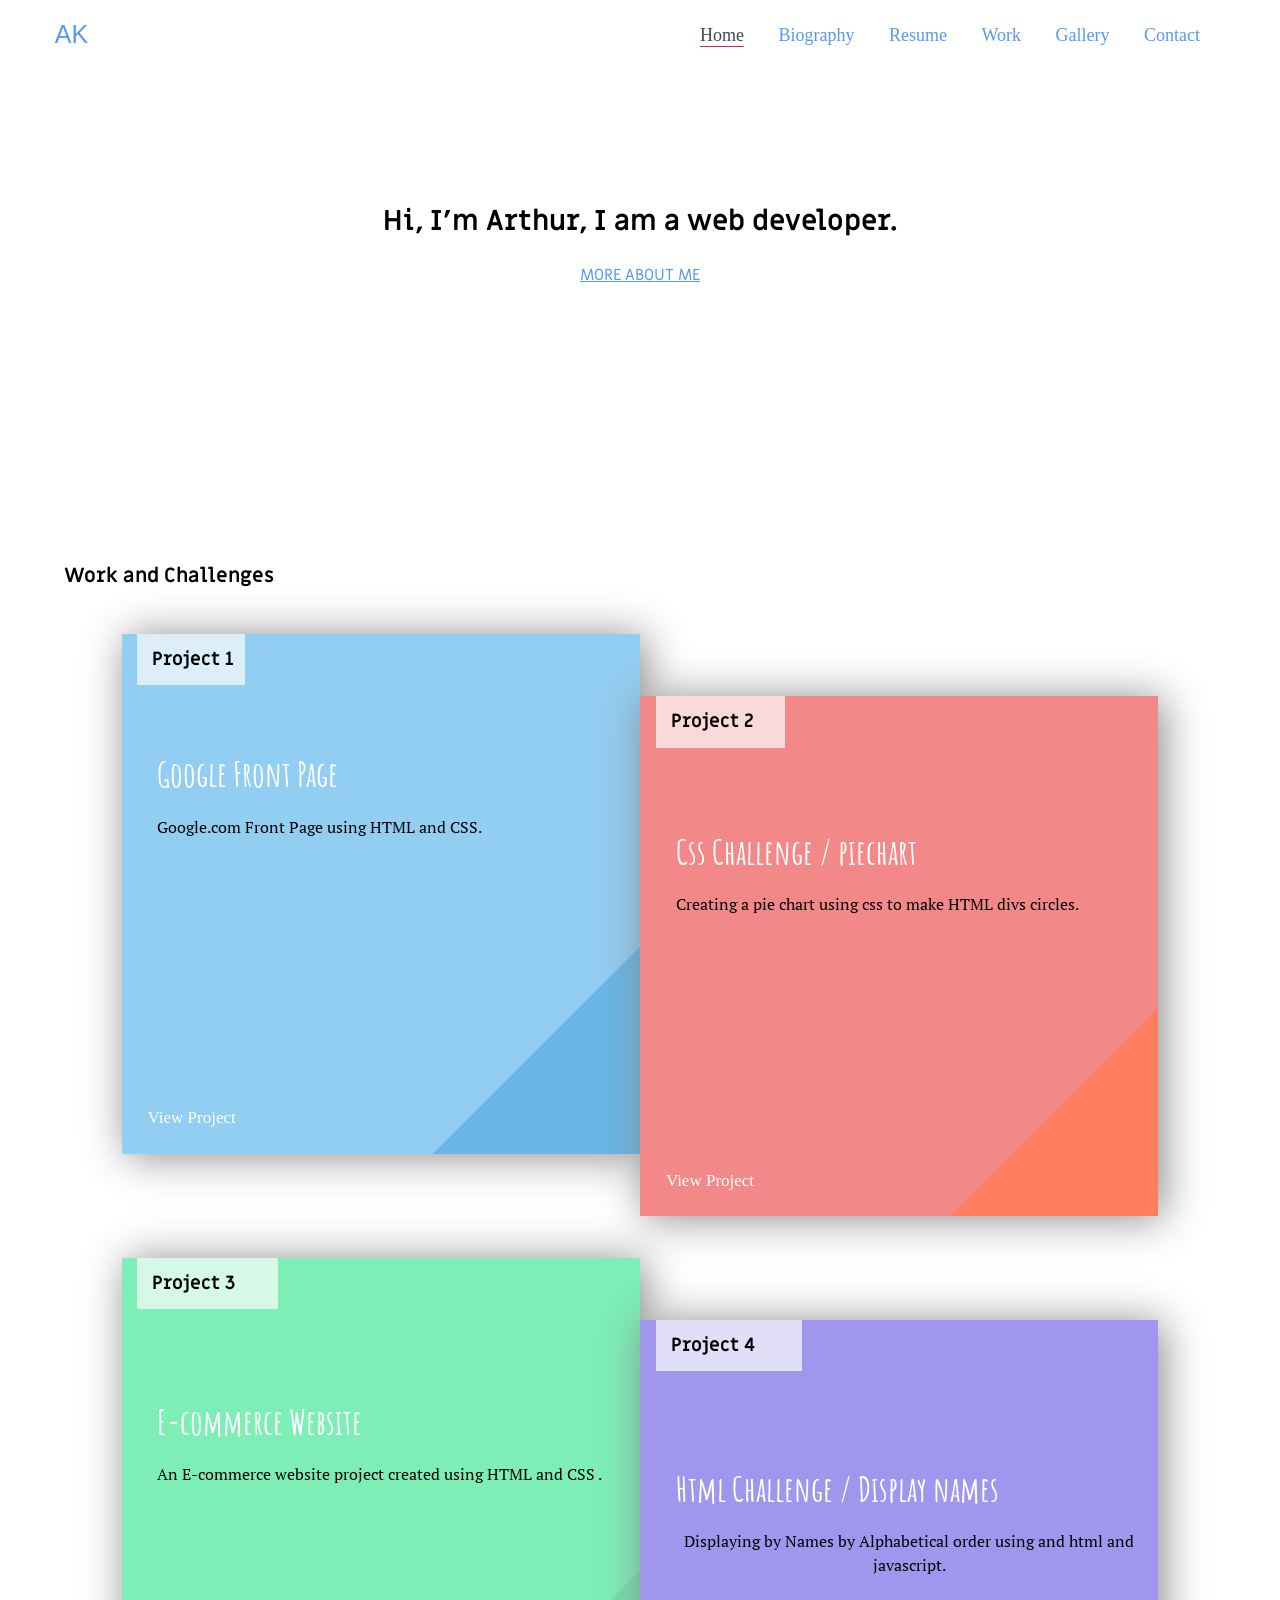
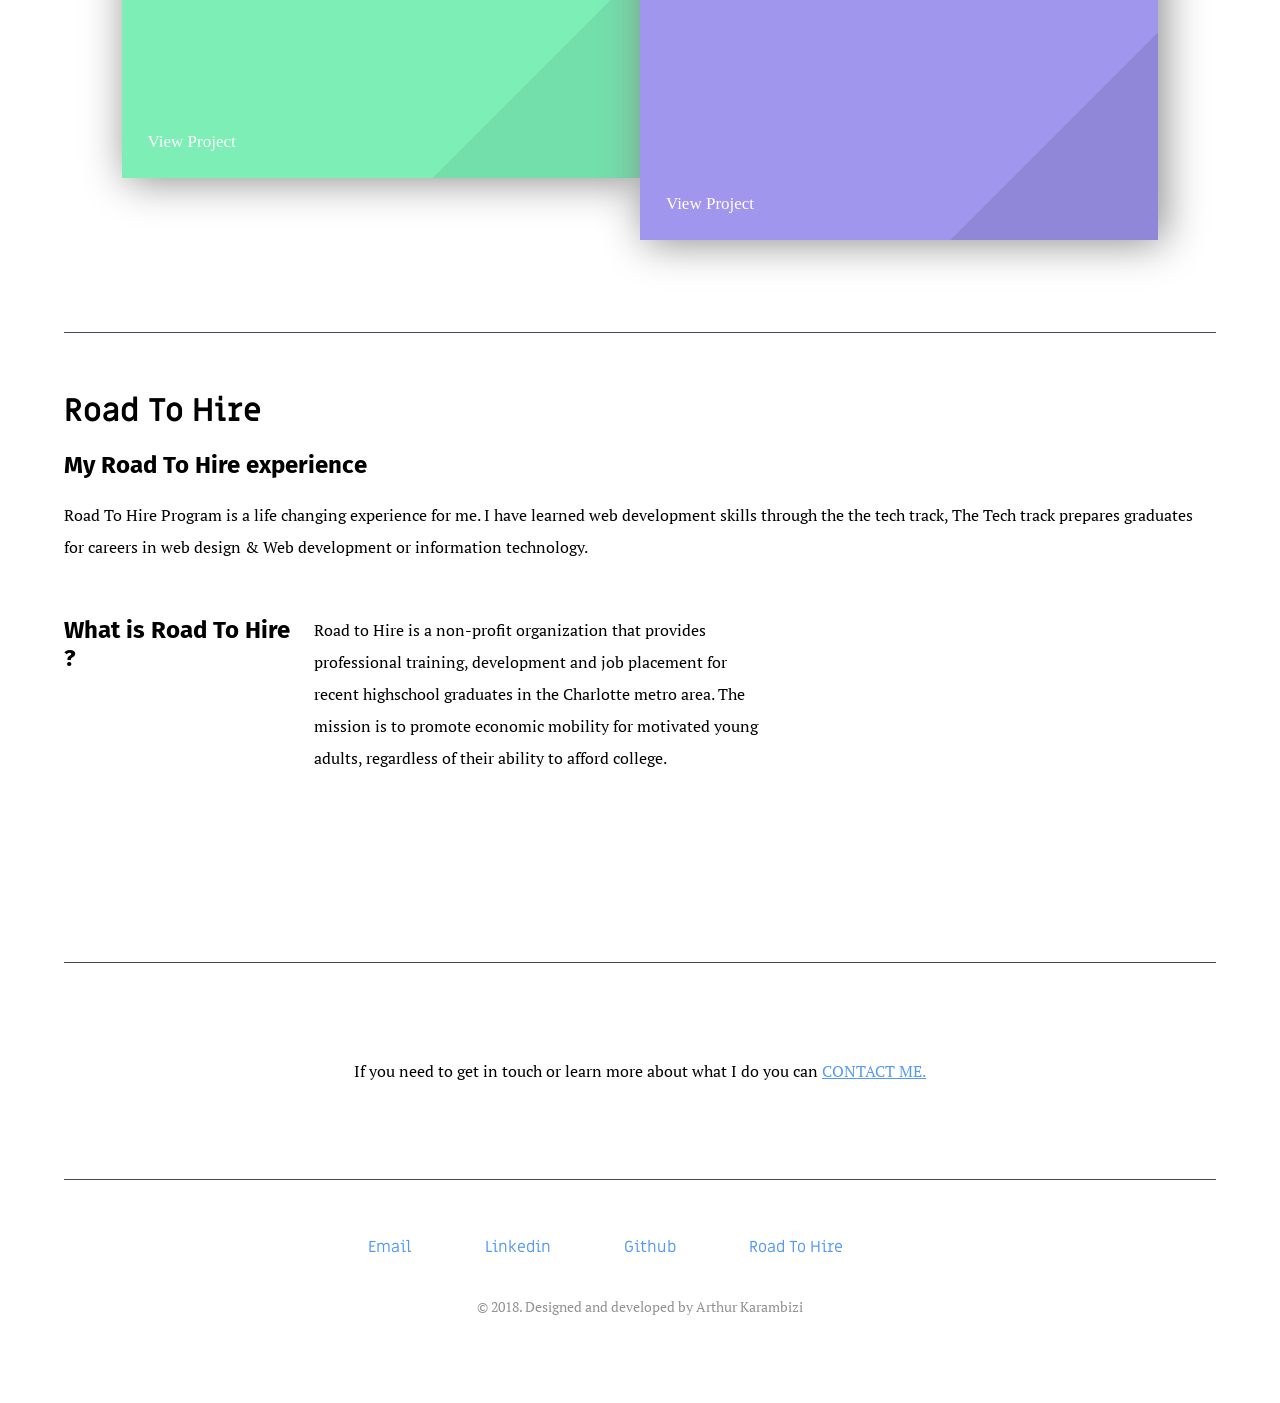
==== index.html @ fbaa6810 "my portfolio website" ====
<!DOCTYPE html>
<html lang="en">

<head>
    <meta charset="utf-8" />
    <title class="icon-title"> Arthur Karambizi | Home</title>
    <meta name="viewport" content="width=device-width, initial-scale=1">
    <!-- ******** FONTS **********  -->
    <link href="https://fonts.googleapis.com/css?family=Amatic+SC|Fira+Sans|Miriam+Libre|PT+Serif" rel="stylesheet">
    <!-- ******** ICONS **********  -->
    <link rel="shortcut icon" href="assets/img/header-icon.png">
    <link rel="stylesheet" href="https://use.fontawesome.com/releases/v5.1.1/css/all.css" integrity="sha384-O8whS3fhG2OnA5Kas0Y9l3cfpmYjapjI0E4theH4iuMD+pLhbf6JI0jIMfYcK3yZ"
        crossorigin="anonymous">
    <!-- ******** STYLESHEETS **********  -->
    <link rel="stylesheet" href="assets/css/normalize.css">
    <link rel="stylesheet" type="text/css" media="screen" href="assets/css/main.css">
    <!-- ******** JAVASCRIPT **********  -->
    <script src="assets/js/main.js"></script>
</head>

<body>
    <!-- ******** NAVIGATION BAR **********  -->
    <header>
        <nav>
            <!-- ******** LOGO **********  -->
            <div class="logo">
                <a href="index.html">AK</a>
            </div>

            <!-- ******** NAVIGATION LINKS **********  -->
            <div class="nav-links">
                <div class="menu-icon" onclick="menu()">
                    <i class="fas fa-bars"></i>
                </div>

                <div class="nav-pages" id="show-nav-pages">
                    <ul>
                        <li class="active">
                            <a href="index.html">Home</a>
                        </li>
                        <li>
                            <a href="biography.html">Biography</a>
                        </li>
                        <li>
                            <a href="resume.html">Resume</a>
                        </li>
                        <li>
                            <a href="work.html">Work</a>
                        </li>
                        <li>
                            <a href="gallery.html">Gallery</a>
                        </li>
                        <li>
                            <a href="contact.html">Contact</a>
                        </li>
                    </ul>
                </div>
            </div>
        </nav>
        <!-- ******** HERO SECTION **********  -->
        <section class="hero">
            <div class="hero-info">
                <h1> Hi, I’m Arthur, I am a web developer.</h1>
            </div>
            <div class="hero-link">
                <a href="biography.html">More about me</a>
            </div>
        </section>
    </header>
    <!-- ******** MAIN SECTION **********  -->
    <main class="clear">



        <!-- ******** WORK SECTION **********  -->
        <section class="projects container">
            <h1 class="project-header">Work and Challenges</h1>
            <div class="project-cards">
                <!-- ******** CARD 1 **********  -->
                <div class="project-card project-1">
                    <a href="https://arthurkarambizi.github.io/google-page/" target="_blank" aria-label="google project">
                        <img class="project-card-img" src="assets/img/projects/google.jpg" alt="google front page project">
                    </a>
                    <div class="project-card-info">
                        <h3>Project 1</h3>
                        <h4>Google Front Page</h4>
                        <p>
                            Google.com Front Page using HTML and CSS.
                        </p>
                    </div>
                    <div class="view-project">
                        <a href="https://arthurkarambizi.github.io/google-page/" target="_blank">View Project</a>
                    </div>
                </div>

                <!-- ******** CARD 2 **********  -->
                <div class="project-card project-2 ">
                    <a href="https://codepen.io/arthurkarambizi/pen/qyPqpz" target="_blank" aria-label="css challenge piechart">
                        <img class="project-card-img" src="assets/img/projects/css.jpg" alt="css challenge piechart">
                    </a>
                    <div class="project-card-info">
                        <h3>Project 2</h3>
                        <h4>Css Challenge / piechart</h4>
                        <p>
                            Creating a pie chart using css to make HTML divs circles.
                        </p>
                    </div>
                    <div class="view-project">
                        <a href="https://codepen.io/arthurkarambizi/pen/qyPqpz" target="_blank">View Project</a>
                    </div>
                </div>

                <!-- ******** CARD 3 **********  -->
                <div class="project-card project-3">
                    <a href="https://arthurkarambizi.github.io/e-commerce/" target="_blank" aria-label="an e-commerce website">
                        <img class="project-card-img" src="https://images.unsplash.com/photo-1464029902023-f42eba355bde?ixlib=rb-0.3.5&ixid=eyJhcHBfaWQiOjEyMDd9&s=5aaa65793c7b9e05accddb9c5e98b668&auto=format&fit=crop&w=1950&q=80"
                            alt="an e-commerce website ">
                    </a>

                    <div class="project-card-info">
                        <h3>Project 3</h3>
                        <h4>E-commerce Website</h4>
                        <p>
                            An E-commerce website project created using HTML and CSS .
                        </p>
                    </div>
                    <div class="view-project">
                        <a href="https://arthurkarambizi.github.io/e-commerce/" target="_blank">View Project</a>
                    </div>
                </div>

                <!-- ******** CARD 4 **********  -->
                <div class="project-card project-4">
                    <a href="https://codepen.io/arthurkarambizi/pen/JBrbBQ" target="_blank" aria-label="google front page project">
                        <img class="project-card-img" src="assets/img/projects/html.png" alt="google front page project">
                    </a>
                    <div class="project-card-info">
                        <h3>Project 4</h3>
                        <h4>Html Challenge / Display names </h4>
                        <p>
                            Displaying by Names by Alphabetical order using and html and javascript.
                        </p>
                    </div>
                    <div class="view-project">
                        <a href="https://codepen.io/arthurkarambizi/pen/JBrbBQ" target="_blank">View Project</a>
                    </div>
                </div>

            </div>

        </section>

        <!-- ******** ROAD TO HIRE SECTION **********  -->
        <section class="r2h container line">
            <div class="r2h-experience">
                <h1>Road To Hire</h1>

                <h2>My Road To Hire experience</h2>
                <p>
                    Road To Hire Program is a life changing experience for me. I have learned web development skills through the the tech track,
                    The Tech track prepares graduates for careers in web design &amp; Web development or information technology.
                </p>
            </div>

            <div class="r2h-info">
                <h2>What is Road To Hire ?</h2>
                <p>
                    Road to Hire is a non-profit organization that provides professional training, development and job placement for recent highschool
                    graduates in the Charlotte metro area. The mission is to promote economic mobility for motivated young
                    adults, regardless of their ability to afford college.
                </p>
                <!-- ******** ROAD TO HIRE VIDEO **********  -->
                <iframe title="Road To Hire Video" width="560" height="315" src="https://www.youtube.com/embed/lA0UH50bMIc?rel=0" frameborder="0"
                    allow="autoplay; encrypted-media" allowfullscreen></iframe>
            </div>

        </section>

        <!-- ******** CONNECT **********  -->
        <div class="container ">
            <div class="connect line">
                <p>If you need to get in touch or learn more about what I do you can
                    <a href="contact.html">contact me.</a>
                </p>
            </div>
        </div>

    </main>

    <!-- ******** FOOTER **********  -->
    <footer>
        <div class="container">
            <!-- ******** FOOTER  LINKS **********  -->
            <div class="footer-links line">
                <ul>
                    <li>
                        <a href="mailto:arthurkarambizi@gmail.com" aria-label="Email">Email</a>
                    </li>
                    <li>
                        <a href="https://www.linkedin.com/in/arthur-karambizi-7a0797143/" target="_blank" aria-label="Linkedin">Linkedin</a>
                    </li>
                    <li>
                        <a href="https://github.com/arthurkarambizi" target="_blank" aria-label="Github">Github</a>
                    </li>
                    <li>
                        <a href="https://www.roadtohire.org/" target="_blank" aria-label="roadtohire">Road To Hire</a>
                    </li>
                </ul>
            </div>

            <!-- ******** FOOTER COPYRIGHT **********  -->
            <div class="copyright ">
                <p>&copy; 2018. Designed and developed by Arthur Karambizi</p>
            </div>
        </div>
    </footer>
</body>

</html>
---- assets/css/main.css ----
/* ========================================= */

/* MOBILE FIRST CSS */

/* ========================================= */

/* ------- FONTS  ---------*/

h1,
h3 {
    font-family: "Miriam Libre", sans-serif;
}

h2,
h4 {
    font-family: "Fira Sans", sans-serif;
}

p {
    font-family: 'PT Serif', serif;
    line-height: 2rem;
    /* line-height:32px;*/
}

/* ------- COLORS  ---------*/

body {
    --nav-color: rgb(240, 240, 240);
    --main-blue-color: rgb(84, 153, 245);
    --main-dark-color: rgb(67, 73, 82);
    --active-color: rgb(212, 36, 104);
    --project-1-color: linear-gradient(to bottom right, rgb(146, 205, 242) 80%, rgb(105, 182, 230) 20%);
    --project-2-color: linear-gradient(to bottom right, rgb(243, 136, 137) 80%, rgb(255, 126, 95) 20%);
    --project-3-color: linear-gradient(to bottom right, rgb(124, 238, 182) 80%, rgb(115, 223, 171) 20%);
    --project-4-color: linear-gradient(to bottom right, rgb(161, 150, 238) 80%, rgb(145, 135, 216) 20%);
    --project-card-shadow: rgb(136, 136, 136);
    --project-card-number: rgba(252, 252, 252, 0.7);
    --copyright-color: rgb(147, 147, 147);
    --form-color: rgba(247, 247, 248, 0.13);
    --form-color-shadow: rgba(10, 10, 10, 0.13);
}

/* -------  GENERAL  ---------*/

.clear {
    clear: both;
}

.container {
    width: 90%;
    margin: 0 auto;
}

.line {
    border-top: 1px solid var(--main-dark-color);
    padding-top: 3%;
}

/* ---------- HEADER ---------*/

header {
    background-image: url("https://images.unsplash.com/photo-1518600654093-2a24cddafa38?ixlib=rb-0.3.5&ixid=eyJhcHBfaWQiOjEyMDd9&s=96238af4ac6e58d17d362d5b8b846eb4&auto=format&fit=crop&w=2017&q=80");
    background-size: cover;
    background-attachment: fixed;
}

/* ---------- NAVIGATION BAR ---------*/

nav {
    display: grid;
    grid-template-columns: 35% 65%;
    padding: 20px 20px;
    /* background-color: var(--nav-color); */
}

/* --- LOGO ---*/

nav .logo {
    font-family: sans-serif;
    font-size: 25px;
    padding-left: 8%;
    animation: header-animation 1s;
}

nav .logo a {
    text-decoration: none;
    color: var(--main-blue-color);
}

nav .logo a:hover {
    color: var(--main-dark-color);
}

/* --- NAVIGATION LINKS ---*/

.nav-links {
    padding-right: 8%;
    position: relative;
}

.nav-links .menu-icon {
    font-size: 30px;
    float: right;
    cursor: pointer;
    width: 40px;
    color: var(--main-blue-color);
}

/* --- NAV PAGES ---*/

#show-nav-pages {
    display: none;
}

.nav-pages {
    position: absolute;
    top: 100%;
    right: -15px;
    width: 100%;
    height: 300px;
    box-sizing: border-box;
    text-align: center;
    background-color: var(--nav-color);
}

.nav-pages ul {
    list-style: none;
    padding-top: 14px;
    font-size: 18px;
}

.nav-pages ul li {
    margin-bottom: 25px;
}

.nav-pages ul li a {
    text-decoration: none;
    color: var( --main-dark-color);
}

/* ========================================= */

/* HERO SECTION */

/* ========================================= */

/* ------- HERO  --------*/

.hero {
    height: 280px;
    box-sizing: border-box;
    padding: 10% 0;
    background-size: cover;
    text-align: center;
}

.hero-info h1 {
    margin-top: 0;
    font-size: 28px;
    line-height: 50px;
    animation: header-animation 1.3s;
}

.hero-link {
    font-family: "Miriam Libre", sans-serif;
    text-transform: uppercase;
    color: var(--main-blue-color);
    animation: header-animation 2s;
}

.hero-link a {
    color: var(--main-blue-color);
}

.hero-link a:hover {
    color: var(--main-dark-color);
}

/* ========================================= */

/* MAIN PROJECTS SECTION */

/* ========================================= */

/* ------- PROJECTS SECTION --------*/

.project-cards {
    display: grid;
    grid-template-columns: auto;
}

.projects h1 {
    font-size: 20px;
    margin: 4% 0;
}

/* ------- PROJECT- CARD --------*/

.project-card {
    position: relative;
    margin: 0 0 8% 0;
    height: 400px;
    box-shadow: 5px 2px 40px var(--project-card-shadow);
    transition: all 1s ease 2s;
}

/* -- IMG--*/

.project-card-img {
    width: 100%;
    height: 100%;
    display: none;
}

.project-card:hover .project-card-img {
    display: block;
}

/* ------- PROJECT - INFO --------*/

.project-card-info {
    position: absolute;
    top: 0px;
    padding: 0 3% 0 3%;
    background-color: rgba(252, 252, 252, 0);
}

.project-card:hover .project-card-info {
    display: none;
}

.project-card-info h3 {
    width: 27%;
    margin-top: 0;
    padding: 15px 0 15px 15px;
    background-color: var( --project-card-number);
}

.project-card-info h4 {
    margin: 20% 0 20px 20px;
    font-size: 35px;
    font-family: 'Amatic SC', cursive;
    color: white;
}

.project-card-info p {
    font-size: 16px;
    margin: 0 0 0 20px;
    line-height: 1.5rem;
    top: 50%;
    text-align: center;
    /* color: white;   */
}

.project-card .view-project {
    position: absolute;
    bottom: 5%;
    margin-left: 5%;
    font-size: 17px;
}

.project-card .view-project a {
    color: white;
    text-decoration: none;
    display: block;
}

.project-card:hover .view-project {
    top: 45%;
    width: 50%;
    height: 40px;
    margin: 0 25%;
    padding-top: 20px;
    border-radius: 20px 20px;
    text-align: center;
    background-color: rgba(0, 0, 0, 0.3);
}

/* -- PROJECTS- CARD COLORS ---*/

.project-1 {
    background: var(--project-1-color);
}

.project-2 {
    background: var(--project-2-color);
}

.project-3 {
    background: var( --project-3-color);
}

.project-4 {
    background: var( --project-4-color);
}

/* ========================================= */

/* ROAD TO HIRE SECTION */

/* ========================================= */

iframe {
    width: 100%;
    height: 210px;
    margin-bottom: 5%;
}

/* ========================================= */

/* CONNECT SECTION */

/* ========================================= */

.connect {
    font-family: "Miriam Libre", sans-serif;
    padding: 8%;
    text-align: center;
    line-height: 3rem;
}

.connect p {
    margin: 0;
}

.connect a {
    font-size: 16px;
    text-transform: uppercase;
    text-decoration: underline;
    color: var(--main-blue-color);
}

.connect a:hover {
    color: var(--main-dark-color);
}

/* ========================================= */

/* FOOTER SECTION */

/* ========================================= */

footer {
    margin-top: 0;
    text-align: center;
}

.footer-links {
    padding-top: 5%;
    font-family: "Miriam Libre", sans-serif;
}

.footer-links ul {
    margin: 0;
    padding: 0;
}

.footer-links li {
    display: inline-block;
    margin-right: 6%;
}

.footer-links li a {
    text-decoration: none;
    color: var(--main-blue-color);
}

.footer-links li a:hover {
    color: var(--main-dark-color);
}

.copyright {
    margin: 3% 0 7% 0;
    font-size: 14px;
    font-family: "Fira Sans", sans-serif;
    color: var(--copyright-color);
}

/* ========================================= */

/* BIOGRAPGHY PAGE */

/* ========================================= */

.about {
    display: grid;
    grid-template-columns: auto;
    grid-gap: 20px;
    margin-top: 7%;
}

.about-card {
    height: 400px;
    width: 100%;
    margin: 0;
    text-align: center;
    border: 1px solid var( --main-dark-color);
}

.about-img {
    width: 180px;
    height: 180px;
    border-radius: 100%;
    margin-top: 10px;
}

.about-button {
    text-decoration: none;
    padding: 16px 20px;
    color: var(--main-blue-color);
    border: 1px solid var(--main-blue-color);
    border-radius: 25px 25px;
    transition: color 1.2s, background-color 1s;
}

.about-button:hover {
    color: white;
    background-color: var(--main-blue-color);
}

.about-icons li {
    display: inline-block;
    margin-right: 40px;
    margin-bottom: 20px;
}

.about-icons li a {
    color: var(--main-blue-color);
}

.interests-icons {
    display: grid;
    grid-template-columns: auto auto;
    grid-gap: 20px;
    margin-bottom: 13%;
    padding: 0;
    list-style: none;
    /* background-color: red; */
}

.interests-icons i {
    margin-right: 10px;
    color: var(--main-blue-color);
}

/* ========================================= */

/* RESUME PAGE */

/* ========================================= */

.resume {
    padding: 10% 0;
    background-color: var( --form-color);
    box-shadow: 2px 2px 35px var( --form-color-shadow);
    margin-top: 3%;
}

.resume-intro {
    text-align: center;
    margin-bottom: 8%;
}

.resume-container {
    width: 85%;
    margin: 0 auto;
}

.resume-list {
    list-style: circle;
    font-family: 'PT Serif', serif;
}

/* ========================================= */

/*  WORK PAGE */

/* ========================================= */

.work-card {
    /* border: 1px solid blue; */
    margin: 0 0 8% 0;
    transition: box-shadow 0.6s;
}

.work-tab {
    display: grid;
    grid-template-columns: repeat(4, 1fr);
    grid-gap: 10px;
    margin-bottom: 4%;
}

.work-tab-button {
    padding: 10px 0;
    margin-bottom: 2%;
    text-transform: uppercase;
    border: 1px solid var(--main-blue-color);
    border-radius: 8px 8px;
    outline: none;
    color: var(--main-blue-color);
    cursor: pointer;
}

.work-tab-button:hover {
    color: var(--main-dark-color);
    border: 1px solid var(--main-dark-color);
}

/* ------- WORK SECTION --------*/

.main-work {
    display: grid;
}

.work h1 {
    margin: 4% 0 2% 0;
    font-size: 24px;
}

/* ------- WORK-CARD --------*/

.work-card:hover {
    box-shadow: 5px 2px 40px var(--project-card-shadow);
}

.work-card-img {
    width: 100%;
    height: 252px;
    display: block;
}

/* ------- WORK- CARD-INFO  --------*/

.work-card-info {
    padding: 0 2% 0% 2%;
    background-color: var(--nav-color);
}

.work-card-info h4 {
    margin: 0 0 2% 0;
    font-size: 20px;
}

.work-card-info p {
    font-size: 14px;
    margin: 0 0 0 0;
    line-height: 1.5rem;
}

.work-card-list {
    display: grid;
    grid-template-columns: 70% auto;
    margin-top: 10%;
}

.work-card-list ul {
    margin: 0;
    padding: 0%;
    list-style: none;
}

.work-card-list-2 li {
    /* display: inline-block; */
    margin: 0 auto 4% auto;
    padding: 5px 10px;
    border-radius: 10px 10px;
    font-size: 10px;
    width: 50px;
    text-align: center;
}

.work-card-list-2 .html {
    background-color: rgb(239, 101, 52);
}

.work-card-list-2 .css {
    background-color: rgb(43, 140, 198);
}

.work-card-list-2 .javascript {
    background-color: rgb(213, 185, 64);
}

/* ========================================= */

/* GALLERY PAGE */

/* ========================================= */

.gallery {
    margin-top: 4%;
}

.gallery-card {
    position: relative;
    margin: 0;
    width: 100%;
}

.gallery-card-img {
    width: 100%;
    height: 300px;
}

/* ---------- GALLERY IMAGES ---------- */

.gc-1 {
    grid-area: g-card-1;
}

.gc-2 {
    grid-area: g-card-2;
}

.gc-3 {
    grid-area: g-card-3;
}

.gc-4 {
    grid-area: g-card-4;
}

.gc-5 {
    grid-area: g-card-5;
}

.gc-6 {
    grid-area: g-card-6;
}

.gc-7 {
    grid-area: g-card-7;
}

.gc-8 {
    grid-area: g-card-8;
}

.gc-9 {
    grid-area: g-card-9;
}

.gc-10 {
    grid-area: g-card-10;
}

.gc-11 {
    grid-area: g-card-11;
}

.gc-12 {
    grid-area: g-card-12;
}

/* ------- GALLERY CARD --------*/

.gallery-card-info {
    position: absolute;
    visibility: hidden;
    top: 0%;
    width: 100%;
    height: 100%;
    text-align: center;
    cursor: pointer;
    background-color: var( --main-dark-color);
    opacity: 0.9;
    color: white;
    transition: opacity 1s;
}

.gallery-card-info h4 {
    font-size: 30px;
}

.gallery-card:hover .gallery-card-info {
    visibility: visible;
}

.gallery-card-info {
    opacity: 0.7;
}

/* ========================================= */

/* CONTACT PAGE */

/* ========================================= */

.form {
    display: grid;
    grid-template-columns: auto;
    /* background-color: var(--form-color); */
    box-shadow: 2px 2px 35px var( --form-color-shadow);
}

label {
    display: block;
}

input {
    margin: 10px 0 6%;
    padding-left: 1%;
    height: 40px;
    box-sizing: border-box;
    background-color: var(--form-color);
}

.input-text {
    width: 100%;
    border: none;
    border-bottom: 1px solid var(--main-dark-color);
    /* margin: 0 auto; */
}

.input-text:focus {
    outline: none;
    border-bottom: 1px solid var(--main-blue-color);
    animation: input-animation 0.7s ease-out;
}

.input-text::placeholder {
    color: var(--main-dark-color);
    transition: color 0.5s ease-in-out;
}

.input-text:focus::placeholder {
    color: var(--main-blue-color);
    visibility: hidden;
}

.input-button {
    width: 100%;
    border: 1px solid var(--main-dark-color);
    border-radius: 18px;
    cursor: pointer;
    color: var(--main-dark-color);
    transition: color 0.4s, background-color 0.7s;
}

.input-button:hover {
    color: var(--main-blue-color);
    border: 1px solid var(--main-blue-color);
    /* background-color: var(--main-blue-color); */
}

.text-area {
    width: 100%;
    background-color: var(--form-color);
}

/* ========================================= */

/* MEDIA QUERIES */

/* ========================================= */

/* --- TABLET  ---*/

@media only screen and (min-width: 600px) {
    /* ------- PROJECTS SECTION --------*/
    .project-cards {
        grid-template-columns: 50% 50%;
        width: 90%;
        margin: 0 auto;
    }
    .project-2 {
        margin-top: 12%;
    }
    .project-4 {
        margin-top: 12%;
    }
    /* ---------- WORK PAGE---------- */
    .main-work {
        grid-template-columns: auto auto;
        grid-gap: 35px;
    }
    /* ---------- GALLERY PAGE---------- */
    .gallery {
        display: grid;
        grid-template-columns: 50% 8% auto;
        grid-template-rows: repeat(6, 1fr);
        grid-template-areas: /* gallery */
        /* ROW */
        "g-card-1 g-card-1 g-card-2"
        /* ROW */
        "g-card-3 g-card-4 g-card-4"
        /* ROW */
        "g-card-5 g-card-5 g-card-6"
        /* ROW */
        "g-card-7 g-card-8 g-card-8"
        /* ROW */
        "g-card-9 g-card-9 g-card-10"
        /* ROW*/
        "g-card-11 g-card-12 g-card-12";
        grid-gap: 5px;
    }
}

/* --- COMPUTER  ---*/

@media only screen and (min-width: 900px) {
    /* ---------- NAVIGATION BAR ---------*/
    .nav-links {
        padding-right: 0;
    }
    /* --- NAV PAGES ---*/
    .menu-icon {
        display: none;
    }
    #show-nav-pages {
        display: block;
    }
    .nav-pages {
        height: 0px;
        top: 5px;
        right: 30px;
        text-align: right;
        animation: header-animation 0.9s;
    }
    .active {
        border-bottom: 1px solid var(--active-color);
    }
    .nav-pages ul .active a {
        color: var(--main-dark-color);
    }
    .nav-pages ul {
        margin: 0;
        padding: 0;
    }
    .nav-pages li {
        display: inline-block;
        margin-right: 30px;
    }
    .nav-pages ul li a {
        text-decoration: none;
        color: var(--main-blue-color);
    }
    .nav-pages ul li a:hover {
        color: var(--main-dark-color);
    }
    /* --- HERO  ---*/
    .hero {
        height: 450px;
    }
    /* --- PROJECT CARD ---*/
    .project-card {
        height: 520px;
    }
    /* --- R2H SECTION ---*/
    .r2h {
        margin-top: 4%;
    }
    .r2h-info {
        display: grid;
        grid-template-columns: 20% 40% auto;
        grid-gap: 20px;
        margin-top: 3%;
    }
    iframe {
        height: 280px;
        margin-bottom: 20%;
    }
    /* ---------- ABOUT PAGE---------- */
    .about {
        grid-template-columns: 25% auto;
        grid-gap: 50px;
    }
    .interests-icons {
        grid-template-columns: auto auto auto;
    }
    /* ---------- RESUME PAGE---------- */
    .resume-title {
        display: grid;
        grid-template-columns: repeat(3, 1fr);
        width: 100%;
    }
    .resume-date,
    .resume-job {
        text-align: center;
    }
    /* ---------- WORK PAGE---------- */
    .main-work {
        grid-template-columns: auto auto auto;
    }
    .work-tab {
        width: 50%;
    }
    /* ---------- GALLERY PAGE---------- */
    .gallery {
        grid-template-columns: 50% 8% auto;
        grid-template-rows: repeat(6, 1fr);
        grid-gap: 8px;
        animation: header-animation 1.5s ease;
    }
    .gallery-card-img {
        width: 100%;
        height: 420px;
    }
    /* ---------- CONTACT PAGE---------- */
    .form {
        width: 80%;
        margin: 4% auto 8% auto;
        padding: 3% 6%;
        border: 2px solid var(--form-color);
    }
    .form-info {
        margin-top: 5%;
        text-align: center;
    }
    .input-button {
        width: 20%;
    }
}

/* ========================================= */

/* ANIMATIONS */

/* ========================================= */

@keyframes header-animation {
    0% {
        opacity: 0;
        transform: translate(0%, -5px);
    }
    10% {
        opacity: 0.1;
    }
    20% {
        opacity: 0.2;
    }
    30% {
        opacity: 0.3;
    }
    40% {
        opacity: 0.4;
    }
    50% {
        opacity: 0.5;
    }
    60% {
        opacity: 0.6;
    }
    70% {
        opacity: 0.7;
    }
    80% {
        opacity: 0.8;
    }
    90% {
        opacity: 0.9;
    }
    100% {
        opacity: 1;
        transform: translate(0%, 0%);
    }
}

@keyframes input-animation {
    0% {
        width: 0%;
    }
    100% {
        width: 100%;
    }
}
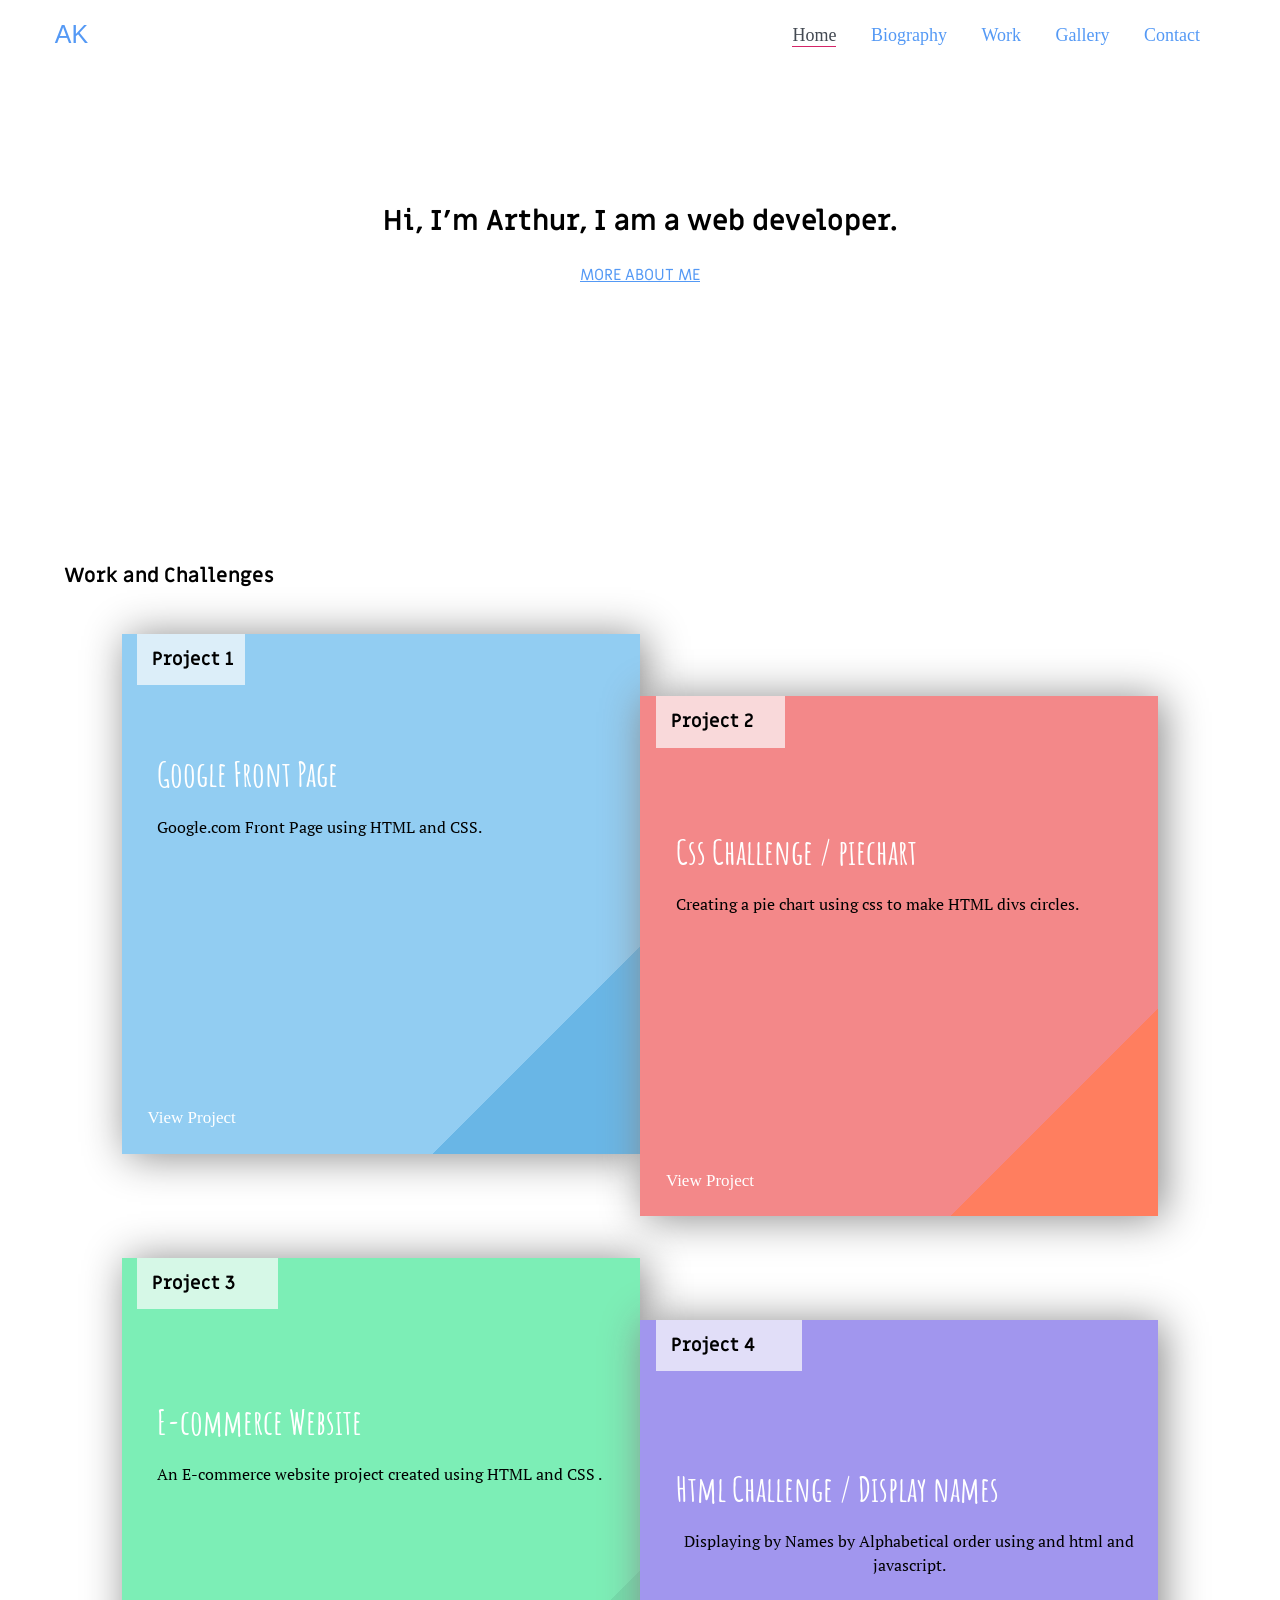
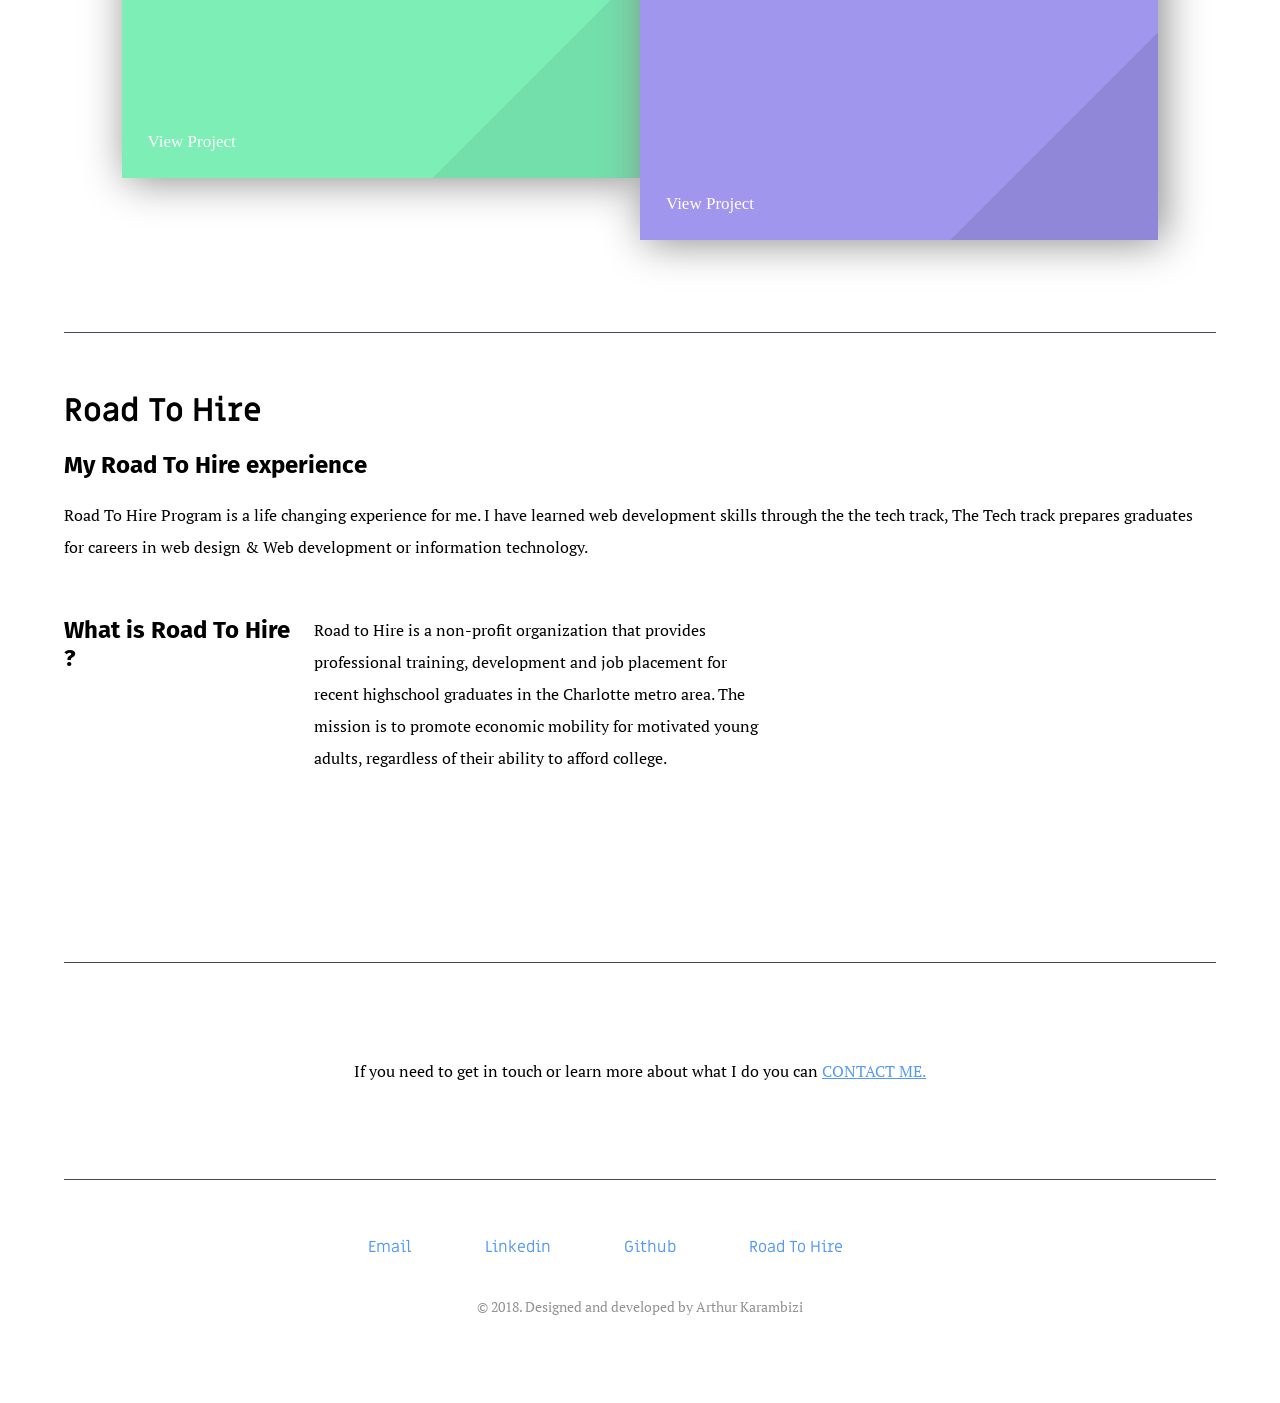
==== commit 09d9095c: "removed comments" ====
--- a/index.html
+++ b/index.html
@@ -3,31 +3,22 @@
 
 <head>
     <meta charset="utf-8" />
-    <title class="icon-title"> Arthur Karambizi | Home</title>
-    <meta name="viewport" content="width=device-width, initial-scale=1">
-    <!-- ******** FONTS **********  -->
-    <link href="https://fonts.googleapis.com/css?family=Amatic+SC|Fira+Sans|Miriam+Libre|PT+Serif" rel="stylesheet">
-    <!-- ******** ICONS **********  -->
-    <link rel="shortcut icon" href="assets/img/header-icon.png">
-    <link rel="stylesheet" href="https://use.fontawesome.com/releases/v5.1.1/css/all.css" integrity="sha384-O8whS3fhG2OnA5Kas0Y9l3cfpmYjapjI0E4theH4iuMD+pLhbf6JI0jIMfYcK3yZ"
-        crossorigin="anonymous">
-    <!-- ******** STYLESHEETS **********  -->
-    <link rel="stylesheet" href="assets/css/normalize.css">
-    <link rel="stylesheet" type="text/css" media="screen" href="assets/css/main.css">
-    <!-- ******** JAVASCRIPT **********  -->
+    <title class="icon-title">Arthur Karambizi | Home</title>
+    <meta name="viewport" content="width=device-width, initial-scale=1" />
+    <link href="https://fonts.googleapis.com/css?family=Amatic+SC|Fira+Sans|Miriam+Libre|PT+Serif" rel="stylesheet" />
+    <link rel="shortcut icon" href="assets/img/header-icon.png" />
+    <link rel="stylesheet" href="https://use.fontawesome.com/releases/v5.1.1/css/all.css" integrity="sha384-O8whS3fhG2OnA5Kas0Y9l3cfpmYjapjI0E4theH4iuMD+pLhbf6JI0jIMfYcK3yZ" crossorigin="anonymous" />
+    <link rel="stylesheet" href="assets/css/normalize.css" />
+    <link rel="stylesheet" type="text/css" media="screen" href="assets/css/main.css" />
     <script src="assets/js/main.js"></script>
 </head>
 
 <body>
-    <!-- ******** NAVIGATION BAR **********  -->
     <header>
         <nav>
-            <!-- ******** LOGO **********  -->
             <div class="logo">
                 <a href="index.html">AK</a>
             </div>
-
-            <!-- ******** NAVIGATION LINKS **********  -->
             <div class="nav-links">
                 <div class="menu-icon" onclick="menu()">
                     <i class="fas fa-bars"></i>
@@ -42,9 +33,6 @@
                             <a href="biography.html">Biography</a>
                         </li>
                         <li>
-                            <a href="resume.html">Resume</a>
-                        </li>
-                        <li>
                             <a href="work.html">Work</a>
                         </li>
                         <li>
@@ -57,147 +45,135 @@
                 </div>
             </div>
         </nav>
-        <!-- ******** HERO SECTION **********  -->
+
         <section class="hero">
             <div class="hero-info">
-                <h1> Hi, I’m Arthur, I am a web developer.</h1>
+                <h1>Hi, I’m Arthur, I am a web developer.</h1>
             </div>
             <div class="hero-link">
                 <a href="biography.html">More about me</a>
             </div>
         </section>
     </header>
-    <!-- ******** MAIN SECTION **********  -->
+
     <main class="clear">
-
-
-
-        <!-- ******** WORK SECTION **********  -->
         <section class="projects container">
             <h1 class="project-header">Work and Challenges</h1>
             <div class="project-cards">
-                <!-- ******** CARD 1 **********  -->
+
                 <div class="project-card project-1">
-                    <a href="https://arthurkarambizi.github.io/google-page/" target="_blank" aria-label="google project">
-                        <img class="project-card-img" src="assets/img/projects/google.jpg" alt="google front page project">
+                    <a href="https://arthurkarambizi.github.io/google-page/" target="_blank"
+                        aria-label="google project">
+                        <img class="project-card-img" src="assets/img/projects/google.jpg"
+                            alt="google front page project" />
                     </a>
                     <div class="project-card-info">
                         <h3>Project 1</h3>
                         <h4>Google Front Page</h4>
-                        <p>
-                            Google.com Front Page using HTML and CSS.
-                        </p>
+                        <p>Google.com Front Page using HTML and CSS.</p>
                     </div>
                     <div class="view-project">
                         <a href="https://arthurkarambizi.github.io/google-page/" target="_blank">View Project</a>
                     </div>
                 </div>
 
-                <!-- ******** CARD 2 **********  -->
-                <div class="project-card project-2 ">
-                    <a href="https://codepen.io/arthurkarambizi/pen/qyPqpz" target="_blank" aria-label="css challenge piechart">
-                        <img class="project-card-img" src="assets/img/projects/css.jpg" alt="css challenge piechart">
+                <div class="project-card project-2">
+                    <a href="https://codepen.io/arthurkarambizi/pen/qyPqpz" target="_blank"
+                        aria-label="css challenge piechart">
+                        <img class="project-card-img" src="assets/img/projects/css.jpg" alt="css challenge piechart" />
                     </a>
                     <div class="project-card-info">
                         <h3>Project 2</h3>
                         <h4>Css Challenge / piechart</h4>
-                        <p>
-                            Creating a pie chart using css to make HTML divs circles.
-                        </p>
+                        <p>Creating a pie chart using css to make HTML divs circles.</p>
                     </div>
                     <div class="view-project">
                         <a href="https://codepen.io/arthurkarambizi/pen/qyPqpz" target="_blank">View Project</a>
                     </div>
                 </div>
 
-                <!-- ******** CARD 3 **********  -->
                 <div class="project-card project-3">
-                    <a href="https://arthurkarambizi.github.io/e-commerce/" target="_blank" aria-label="an e-commerce website">
-                        <img class="project-card-img" src="https://images.unsplash.com/photo-1464029902023-f42eba355bde?ixlib=rb-0.3.5&ixid=eyJhcHBfaWQiOjEyMDd9&s=5aaa65793c7b9e05accddb9c5e98b668&auto=format&fit=crop&w=1950&q=80"
-                            alt="an e-commerce website ">
+                    <a href="https://arthurkarambizi.github.io/e-commerce/" target="_blank"
+                        aria-label="an e-commerce website">
+                        <img class="project-card-img"
+                            src="https://images.unsplash.com/photo-1464029902023-f42eba355bde?ixlib=rb-0.3.5&ixid=eyJhcHBfaWQiOjEyMDd9&s=5aaa65793c7b9e05accddb9c5e98b668&auto=format&fit=crop&w=1950&q=80"
+                            alt="an e-commerce website " />
                     </a>
 
                     <div class="project-card-info">
                         <h3>Project 3</h3>
                         <h4>E-commerce Website</h4>
-                        <p>
-                            An E-commerce website project created using HTML and CSS .
-                        </p>
+                        <p>An E-commerce website project created using HTML and CSS .</p>
                     </div>
                     <div class="view-project">
                         <a href="https://arthurkarambizi.github.io/e-commerce/" target="_blank">View Project</a>
                     </div>
                 </div>
 
-                <!-- ******** CARD 4 **********  -->
                 <div class="project-card project-4">
-                    <a href="https://codepen.io/arthurkarambizi/pen/JBrbBQ" target="_blank" aria-label="google front page project">
-                        <img class="project-card-img" src="assets/img/projects/html.png" alt="google front page project">
+                    <a href="https://codepen.io/arthurkarambizi/pen/JBrbBQ" target="_blank"
+                        aria-label="google front page project">
+                        <img class="project-card-img" src="assets/img/projects/html.png"
+                            alt="google front page project" />
                     </a>
                     <div class="project-card-info">
                         <h3>Project 4</h3>
-                        <h4>Html Challenge / Display names </h4>
-                        <p>
-                            Displaying by Names by Alphabetical order using and html and javascript.
-                        </p>
+                        <h4>Html Challenge / Display names</h4>
+                        <p>Displaying by Names by Alphabetical order using and html and javascript.</p>
                     </div>
                     <div class="view-project">
                         <a href="https://codepen.io/arthurkarambizi/pen/JBrbBQ" target="_blank">View Project</a>
                     </div>
                 </div>
-
             </div>
-
         </section>
 
-        <!-- ******** ROAD TO HIRE SECTION **********  -->
         <section class="r2h container line">
             <div class="r2h-experience">
                 <h1>Road To Hire</h1>
 
                 <h2>My Road To Hire experience</h2>
                 <p>
-                    Road To Hire Program is a life changing experience for me. I have learned web development skills through the the tech track,
-                    The Tech track prepares graduates for careers in web design &amp; Web development or information technology.
+                    Road To Hire Program is a life changing experience for me. I have learned web development skills
+                    through the the tech track, The Tech track prepares graduates for careers in
+                    web design &amp; Web development or information technology.
                 </p>
             </div>
 
             <div class="r2h-info">
                 <h2>What is Road To Hire ?</h2>
                 <p>
-                    Road to Hire is a non-profit organization that provides professional training, development and job placement for recent highschool
-                    graduates in the Charlotte metro area. The mission is to promote economic mobility for motivated young
-                    adults, regardless of their ability to afford college.
+                    Road to Hire is a non-profit organization that provides professional training, development and job
+                    placement for recent highschool graduates in the Charlotte metro area. The
+                    mission is to promote economic mobility for motivated young adults, regardless of their ability to
+                    afford college.
                 </p>
-                <!-- ******** ROAD TO HIRE VIDEO **********  -->
-                <iframe title="Road To Hire Video" width="560" height="315" src="https://www.youtube.com/embed/lA0UH50bMIc?rel=0" frameborder="0"
+                <iframe title="Road To Hire Video" width="560" height="315"
+                    src="https://www.youtube.com/embed/lA0UH50bMIc?rel=0" frameborder="0"
                     allow="autoplay; encrypted-media" allowfullscreen></iframe>
             </div>
-
         </section>
 
-        <!-- ******** CONNECT **********  -->
-        <div class="container ">
+        <div class="container">
             <div class="connect line">
-                <p>If you need to get in touch or learn more about what I do you can
+                <p>
+                    If you need to get in touch or learn more about what I do you can
                     <a href="contact.html">contact me.</a>
                 </p>
             </div>
         </div>
-
     </main>
 
-    <!-- ******** FOOTER **********  -->
     <footer>
         <div class="container">
-            <!-- ******** FOOTER  LINKS **********  -->
             <div class="footer-links line">
                 <ul>
                     <li>
                         <a href="mailto:arthurkarambizi@gmail.com" aria-label="Email">Email</a>
                     </li>
                     <li>
-                        <a href="https://www.linkedin.com/in/arthur-karambizi-7a0797143/" target="_blank" aria-label="Linkedin">Linkedin</a>
+                        <a href="https://www.linkedin.com/in/arthur-karambizi-7a0797143/" target="_blank"
+                            aria-label="Linkedin">Linkedin</a>
                     </li>
                     <li>
                         <a href="https://github.com/arthurkarambizi" target="_blank" aria-label="Github">Github</a>
@@ -207,9 +183,7 @@
                     </li>
                 </ul>
             </div>
-
-            <!-- ******** FOOTER COPYRIGHT **********  -->
-            <div class="copyright ">
+            <div class="copyright">
                 <p>&copy; 2018. Designed and developed by Arthur Karambizi</p>
             </div>
         </div>
--- a/assets/css/main.css
+++ b/assets/css/main.css
@@ -441,34 +441,6 @@
 .interests-icons i {
     margin-right: 10px;
     color: var(--main-blue-color);
-}
-
-/* ========================================= */
-
-/* RESUME PAGE */
-
-/* ========================================= */
-
-.resume {
-    padding: 10% 0;
-    background-color: var( --form-color);
-    box-shadow: 2px 2px 35px var( --form-color-shadow);
-    margin-top: 3%;
-}
-
-.resume-intro {
-    text-align: center;
-    margin-bottom: 8%;
-}
-
-.resume-container {
-    width: 85%;
-    margin: 0 auto;
-}
-
-.resume-list {
-    list-style: circle;
-    font-family: 'PT Serif', serif;
 }
 
 /* ========================================= */
@@ -868,16 +840,7 @@
     .interests-icons {
         grid-template-columns: auto auto auto;
     }
-    /* ---------- RESUME PAGE---------- */
-    .resume-title {
-        display: grid;
-        grid-template-columns: repeat(3, 1fr);
-        width: 100%;
-    }
-    .resume-date,
-    .resume-job {
-        text-align: center;
-    }
+
     /* ---------- WORK PAGE---------- */
     .main-work {
         grid-template-columns: auto auto auto;
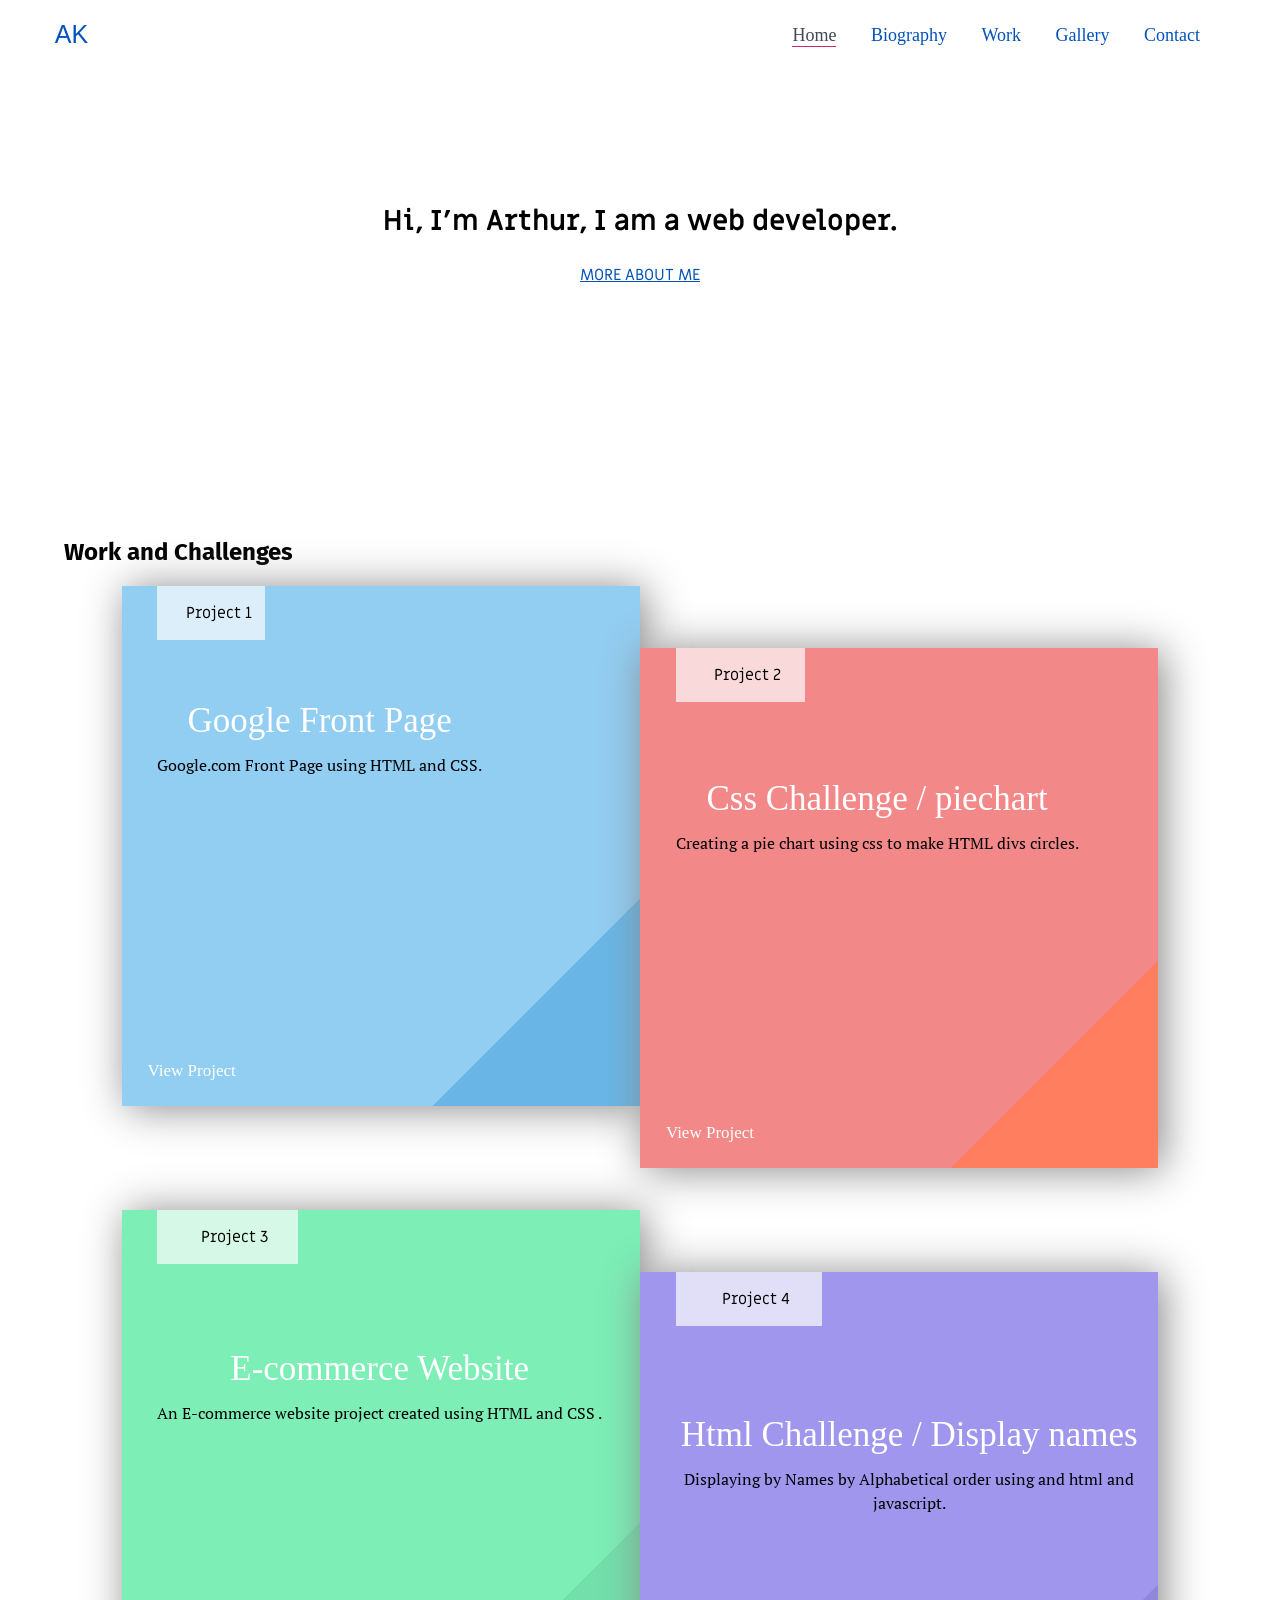
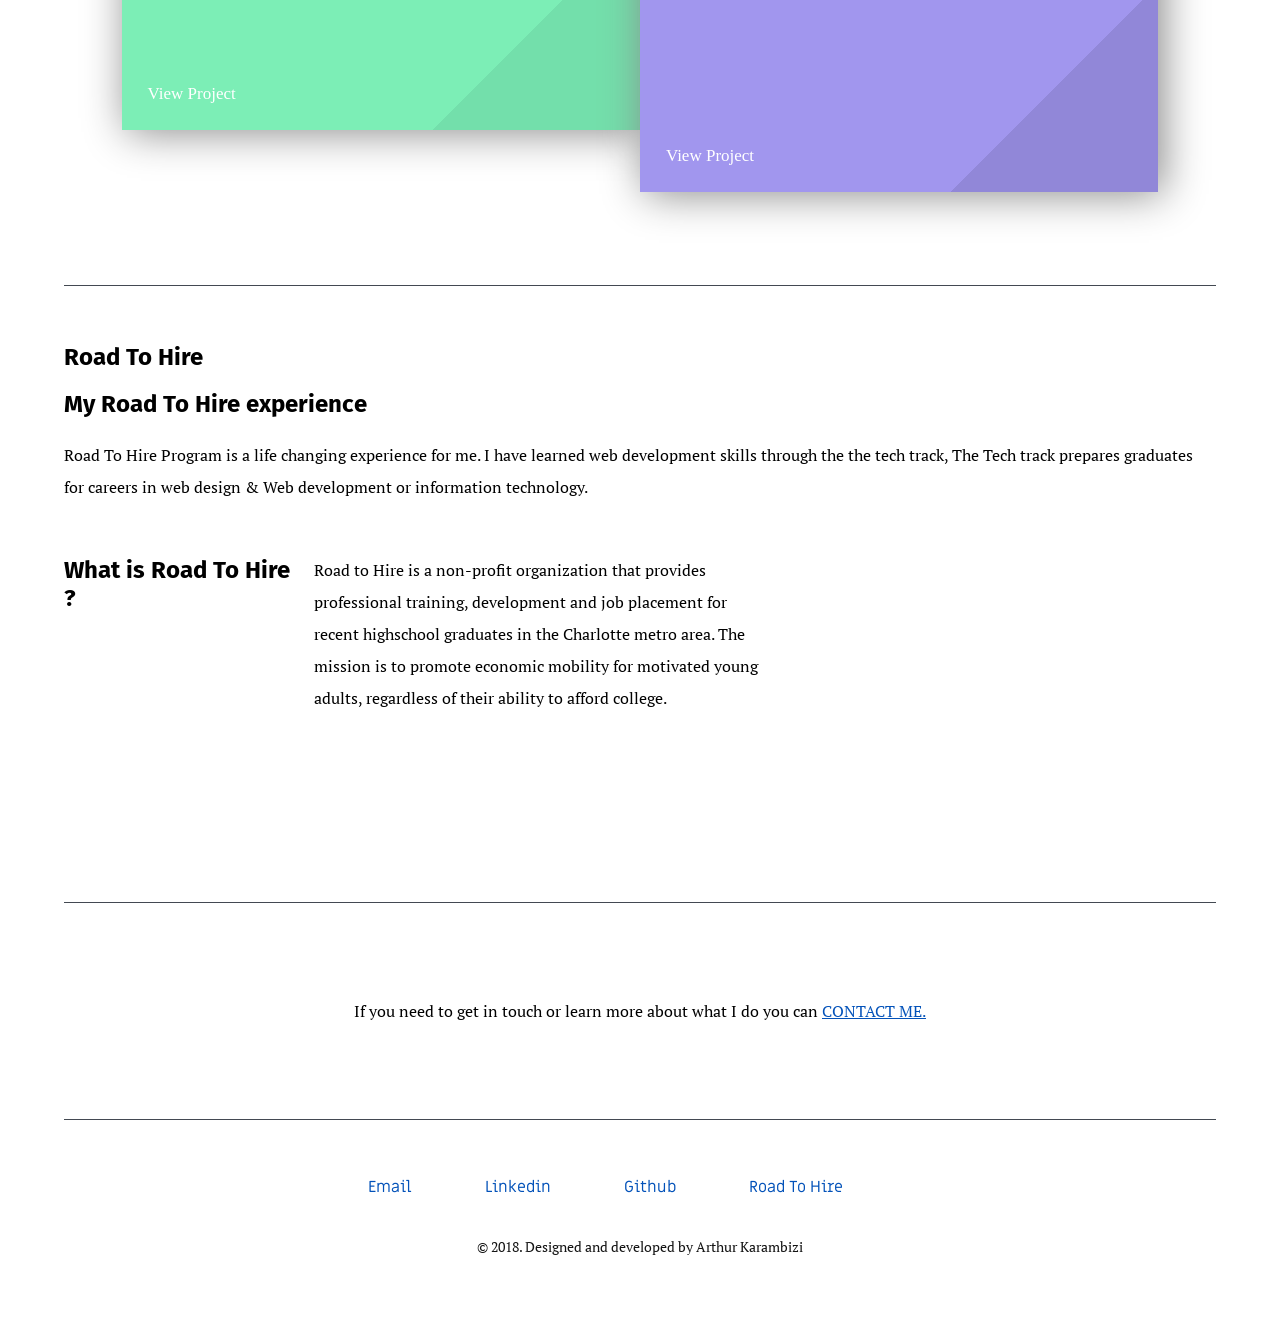
==== commit 79d04f67: "made changes to links" ====
--- a/index.html
+++ b/index.html
@@ -58,42 +58,42 @@
 
     <main class="clear">
         <section class="projects container">
-            <h1 class="project-header">Work and Challenges</h1>
+            <h2 class="project-header">Work and Challenges</h2>
             <div class="project-cards">
 
                 <div class="project-card project-1">
-                    <a href="https://arthurkarambizi.github.io/google-page/" target="_blank"
+                    <a href="https://arthurkarambizi.github.io/google-page/" target="_blank" rel="noopener"
                         aria-label="google project">
                         <img class="project-card-img" src="assets/img/projects/google.jpg"
                             alt="google front page project" />
                     </a>
                     <div class="project-card-info">
-                        <h3>Project 1</h3>
-                        <h4>Google Front Page</h4>
+                        <p class="h3">Project 1</p>
+                        <p class="h4">Google Front Page</p>
                         <p>Google.com Front Page using HTML and CSS.</p>
                     </div>
                     <div class="view-project">
-                        <a href="https://arthurkarambizi.github.io/google-page/" target="_blank">View Project</a>
+                        <a href="https://arthurkarambizi.github.io/google-page/" target="_blank" rel="noopener">View Project</a>
                     </div>
                 </div>
 
                 <div class="project-card project-2">
-                    <a href="https://codepen.io/arthurkarambizi/pen/qyPqpz" target="_blank"
+                    <a href="https://codepen.io/arthurkarambizi/pen/qyPqpz" target="_blank" rel="noopener"
                         aria-label="css challenge piechart">
                         <img class="project-card-img" src="assets/img/projects/css.jpg" alt="css challenge piechart" />
                     </a>
                     <div class="project-card-info">
-                        <h3>Project 2</h3>
-                        <h4>Css Challenge / piechart</h4>
+                        <p class="h3">Project 2</p>
+                        <p class="h4">Css Challenge / piechart</p>
                         <p>Creating a pie chart using css to make HTML divs circles.</p>
                     </div>
                     <div class="view-project">
-                        <a href="https://codepen.io/arthurkarambizi/pen/qyPqpz" target="_blank">View Project</a>
+                        <a href="https://codepen.io/arthurkarambizi/pen/qyPqpz" target="_blank" rel="noopener">View Project</a>
                     </div>
                 </div>
 
                 <div class="project-card project-3">
-                    <a href="https://arthurkarambizi.github.io/e-commerce/" target="_blank"
+                    <a href="https://arthurkarambizi.github.io/e-commerce/" target="_blank" rel="noopener"
                         aria-label="an e-commerce website">
                         <img class="project-card-img"
                             src="https://images.unsplash.com/photo-1464029902023-f42eba355bde?ixlib=rb-0.3.5&ixid=eyJhcHBfaWQiOjEyMDd9&s=5aaa65793c7b9e05accddb9c5e98b668&auto=format&fit=crop&w=1950&q=80"
@@ -101,28 +101,28 @@
                     </a>
 
                     <div class="project-card-info">
-                        <h3>Project 3</h3>
-                        <h4>E-commerce Website</h4>
+                        <p class="h3">Project 3</p>
+                        <p class="h4">E-commerce Website</p>
                         <p>An E-commerce website project created using HTML and CSS .</p>
                     </div>
                     <div class="view-project">
-                        <a href="https://arthurkarambizi.github.io/e-commerce/" target="_blank">View Project</a>
+                        <a href="https://arthurkarambizi.github.io/e-commerce/" target="_blank" rel="noopener">View Project</a>
                     </div>
                 </div>
 
                 <div class="project-card project-4">
-                    <a href="https://codepen.io/arthurkarambizi/pen/JBrbBQ" target="_blank"
+                    <a href="https://codepen.io/arthurkarambizi/pen/JBrbBQ" target="_blank" rel="noopener"
                         aria-label="google front page project">
                         <img class="project-card-img" src="assets/img/projects/html.png"
                             alt="google front page project" />
                     </a>
                     <div class="project-card-info">
-                        <h3>Project 4</h3>
-                        <h4>Html Challenge / Display names</h4>
+                        <p class="h3">Project 4</p>
+                        <p class="h4">Html Challenge / Display names</p>
                         <p>Displaying by Names by Alphabetical order using and html and javascript.</p>
                     </div>
                     <div class="view-project">
-                        <a href="https://codepen.io/arthurkarambizi/pen/JBrbBQ" target="_blank">View Project</a>
+                        <a href="https://codepen.io/arthurkarambizi/pen/JBrbBQ" target="_blank" rel="noopener">View Project</a>
                     </div>
                 </div>
             </div>
@@ -130,7 +130,7 @@
 
         <section class="r2h container line">
             <div class="r2h-experience">
-                <h1>Road To Hire</h1>
+                <h2>Road To Hire</h2>
 
                 <h2>My Road To Hire experience</h2>
                 <p>
@@ -172,14 +172,14 @@
                         <a href="mailto:arthurkarambizi@gmail.com" aria-label="Email">Email</a>
                     </li>
                     <li>
-                        <a href="https://www.linkedin.com/in/arthur-karambizi-7a0797143/" target="_blank"
+                        <a href="https://www.linkedin.com/in/arthur-karambizi-7a0797143/" target="_blank" rel="noopener"
                             aria-label="Linkedin">Linkedin</a>
                     </li>
                     <li>
-                        <a href="https://github.com/arthurkarambizi" target="_blank" aria-label="Github">Github</a>
+                        <a href="https://github.com/arthurkarambizi" target="_blank" rel="noopener" aria-label="Github">Github</a>
                     </li>
                     <li>
-                        <a href="https://www.roadtohire.org/" target="_blank" aria-label="roadtohire">Road To Hire</a>
+                        <a href="https://www.roadtohire.org/" target="_blank" rel="noopener" aria-label="roadtohire">Road To Hire</a>
                     </li>
                 </ul>
             </div>
--- a/assets/css/main.css
+++ b/assets/css/main.css
@@ -7,12 +7,14 @@
 /* ------- FONTS  ---------*/
 
 h1,
-h3 {
+h3,
+.h3 {
     font-family: "Miriam Libre", sans-serif;
 }
 
 h2,
-h4 {
+h4,
+.h4 {
     font-family: "Fira Sans", sans-serif;
 }
 
@@ -26,7 +28,7 @@
 
 body {
     --nav-color: rgb(240, 240, 240);
-    --main-blue-color: rgb(84, 153, 245);
+    --main-blue-color: rgb(3, 82, 185);
     --main-dark-color: rgb(67, 73, 82);
     --active-color: rgb(212, 36, 104);
     --project-1-color: linear-gradient(to bottom right, rgb(146, 205, 242) 80%, rgb(105, 182, 230) 20%);
@@ -35,7 +37,7 @@
     --project-4-color: linear-gradient(to bottom right, rgb(161, 150, 238) 80%, rgb(145, 135, 216) 20%);
     --project-card-shadow: rgb(136, 136, 136);
     --project-card-number: rgba(252, 252, 252, 0.7);
-    --copyright-color: rgb(147, 147, 147);
+    --copyright-color: rgb(20, 20, 20);
     --form-color: rgba(247, 247, 248, 0.13);
     --form-color-shadow: rgba(10, 10, 10, 0.13);
 }
@@ -229,14 +231,14 @@
     display: none;
 }
 
-.project-card-info h3 {
+.project-card-info .h3 {
     width: 27%;
     margin-top: 0;
     padding: 15px 0 15px 15px;
     background-color: var( --project-card-number);
 }
 
-.project-card-info h4 {
+.project-card-info .h4 {
     margin: 20% 0 20px 20px;
     font-size: 35px;
     font-family: 'Amatic SC', cursive;
@@ -508,7 +510,7 @@
     background-color: var(--nav-color);
 }
 
-.work-card-info h4 {
+.work-card-info .h4 {
     margin: 0 0 2% 0;
     font-size: 20px;
 }
@@ -640,7 +642,7 @@
     transition: opacity 1s;
 }
 
-.gallery-card-info h4 {
+.gallery-card-info .h4 {
     font-size: 30px;
 }
 
